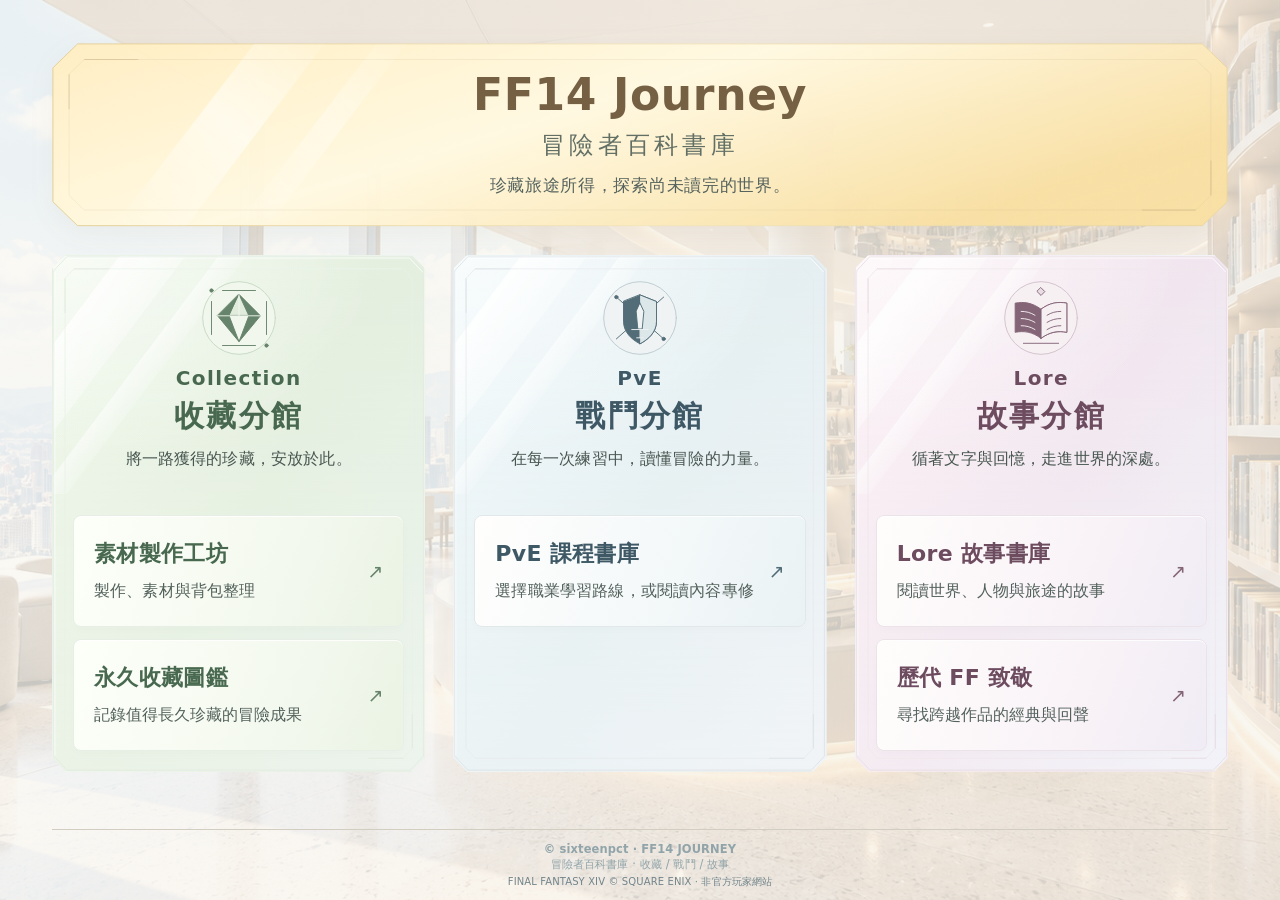
==== index.html @ 180a3ab2 "Integrate PvE job learning maps into the course library" ====
<!doctype html>
<html lang="zh-Hant"><head><meta charset="utf-8"><meta name="viewport" content="width=device-width,initial-scale=1">
<title>FF14 Journey｜冒險者百科書庫</title><link rel="icon" type="image/svg+xml" href="data:image/svg+xml,%3Csvg%20xmlns%3D%22http%3A%2F%2Fwww.w3.org%2F2000%2Fsvg%22%20viewBox%3D%220%200%2064%2064%22%3E%3Crect%20width%3D%2264%22%20height%3D%2264%22%20rx%3D%2214%22%20fill%3D%22%23536d70%22%2F%3E%3Cpath%20d%3D%22M32%2025c-8-6-16-7-23-5v26c7-2%2015-1%2023%205%208-6%2016-7%2023-5V20c-7-2-15-1-23%205Z%22%20fill%3D%22%23faf4e4%22%2F%3E%3Cpath%20d%3D%22M32%2025v26M16%2028l9%203m-9%205%209%203m14-8%209-3m-9%2011%209-3%22%20fill%3D%22none%22%20stroke%3D%22%23536d70%22%20stroke-width%3D%222%22%20stroke-linecap%3D%22round%22%2F%3E%3Cpath%20d%3D%22m32%205%202.5%206.5L41%2014l-6.5%202.5L32%2023l-2.5-6.5L23%2014l6.5-2.5Z%22%20fill%3D%22%23d8bd7e%22%2F%3E%3C%2Fsvg%3E"><meta name="description" content="收藏、戰鬥與故事，三座分館與六個入口，典藏一路累積的 FF14 冒險。">
<style>
:root{color-scheme:light;--ink:#343d3b;--muted:#66706d;--line:#d9d7cd;--paper:#f0ede4;--sans:"Noto Sans TC","Microsoft JhengHei","PingFang TC",system-ui,sans-serif}
*{box-sizing:border-box}body{margin:0;min-height:100vh;min-height:100svh;display:flex;flex-direction:column;color:var(--ink);background:var(--paper);font-family:var(--sans);font-size:16px;letter-spacing:.01em;-webkit-font-smoothing:antialiased;background-image:radial-gradient(ellipse at 40% 0%,#fffdf6 0%,#fffdf600 70%)}
main{width:100%;max-width:1344px;margin:0 auto;padding:54px 52px 48px;flex:1 0 auto}.identity{text-align:center;margin-bottom:38px}.wordmark{font-family:var(--sans);font-size:clamp(36px,3.8vw,50px);letter-spacing:.015em;margin:0 0 10px;font-weight:650;line-height:1.25}.identity h1{font-size:22px;font-weight:500;letter-spacing:.18em;margin:0}.identity .lead{font-size:15px;letter-spacing:.04em;color:var(--muted);margin:20px 0 0;line-height:1.8}
.catalogue{display:grid;grid-template-columns:repeat(3,minmax(0,1fr));gap:28px}.branch{min-width:0;--accent:#8c7440;--edge:#d6c8a7;--tint:#ebe2cd;--base:#f7f2e8;border:1px solid var(--edge);border-radius:12px;background:var(--base);overflow:hidden;box-shadow:0 10px 30px #3f38290a}.battle{--accent:#526d78;--edge:#bccbd0;--tint:#dce7e9;--base:#eff3f3}.lore{--accent:#846577;--edge:#d3c0cb;--tint:#e8dde3;--base:#f6f0f3}.branch-heading{padding:24px 20px 27px;text-align:center;background:var(--tint);border-bottom:1px solid var(--edge)}
.geometry{width:110px;height:110px;margin:0 auto 12px;pointer-events:none}.geometry svg{display:block;width:100%;height:100%;fill:none;stroke:var(--accent);stroke-width:1.7;stroke-linecap:round;stroke-linejoin:round}.geometry .disc{fill:var(--base);stroke:var(--edge)}.geometry .solid{fill:var(--accent);stroke:var(--accent)}.geometry .surface{fill:var(--base)}.geometry .facet{fill:var(--tint)}.geometry .light-line{stroke:var(--base)}.english{font-family:var(--sans);font-size:13px;font-weight:650;color:var(--accent);letter-spacing:.15em;margin:0 0 9px}.branch h2{font-size:30px;letter-spacing:.08em;font-weight:650;margin:0 0 13px;line-height:1.35}.intro{font-size:14px;line-height:1.8;margin:0;color:#596360}
.entrances{display:grid;gap:15px;padding:23px}.entrance{font:inherit;text-decoration:none;color:var(--ink);width:100%;text-align:left;display:flex;align-items:center;justify-content:space-between;gap:12px;padding:23px 20px;min-height:128px;border:1px solid var(--edge);border-radius:8px;background:#fffdf9;cursor:pointer;transition:background .18s,border-color .18s,box-shadow .18s,transform .18s;box-shadow:0 3px 8px #383d3204}.entrance:hover{background:#fff;border-color:var(--accent);box-shadow:0 5px 16px #383d3210;transform:translateY(-2px)}.entry-copy{display:grid;gap:9px}.entry-name{font-size:22px;font-weight:650;letter-spacing:.015em;line-height:1.4}.entry-description{font-size:14px;line-height:1.65;color:var(--muted)}.arrow{color:var(--accent);font-size:19px;flex-shrink:0}.entrance:focus-visible,button:focus-visible,a:focus-visible{outline:2px solid #526d78;outline-offset:4px}
footer{width:calc(100% - 104px);max-width:1240px;margin:0 auto;padding:23px 16px 27px;border-top:1px solid #d1cec1;text-align:center;color:#727872;font-family:var(--sans);font-size:13px;line-height:1.8;flex-shrink:0}.footer-credit{display:block;font-weight:650}.footer-brand{display:block}.footer-rights{display:block;font-size:11px;color:#7b817b;margin-top:5px}
dialog{border:1px solid var(--line);border-radius:10px;padding:34px;width:min(440px,calc(100% - 40px));background:#f8f5ee;color:var(--ink);font-family:var(--sans);box-shadow:0 20px 80px #303b3826}dialog::backdrop{background:#25353145;backdrop-filter:blur(4px)}.dialog-path{font-size:13px;line-height:1.7;color:var(--muted)}dialog h2{font-size:23px;font-weight:650;margin:20px 0}dialog p{font-size:16px;line-height:1.9}.close{font:inherit;background:#fffdf9;border:1px solid #b7bcb4;border-radius:5px;padding:11px 22px;color:var(--ink);cursor:pointer;margin-top:14px;min-height:44px}
@media(min-width:1450px){main{padding-top:72px}.identity{margin-bottom:45px}.catalogue{gap:36px}}
@media(max-width:1100px){main{padding:42px 28px 40px}.catalogue{gap:18px}.entrances{padding:18px}.entrance{padding:21px 16px}.entry-name{font-size:21px}.intro{font-size:13px}.branch h2{font-size:28px}footer{width:calc(100% - 56px)}}
@media(max-width:900px){main{max-width:540px;padding:36px 24px 36px}.identity{margin-bottom:30px}.identity h1{font-size:20px}.identity .lead{font-size:14px;letter-spacing:0}.catalogue{grid-template-columns:1fr;gap:25px}.branch-heading{padding:24px 20px}.geometry{width:100px;height:100px}.branch h2{font-size:29px}.intro{font-size:14px}.entrances{padding:21px;gap:14px}.entrance{min-height:122px;padding:21px 20px}.entry-name{font-size:22px}footer{width:calc(100% - 48px);max-width:492px}}
@media(prefers-reduced-motion:reduce){*{transition:none!important}.entrance:hover{transform:none}dialog::backdrop{backdrop-filter:none}}

/* Desktop composition adapts to available viewport height, retaining readable entry text. */
@media(min-width:901px){
 main{padding-top:clamp(24px,4.8vh,56px);padding-bottom:24px}
 .identity{margin-bottom:28px}.wordmark{font-size:44px;line-height:1.2}.identity .lead{margin-top:12px}
 .branch-heading{padding:18px 20px 22px}.geometry{width:88px;height:88px;margin-bottom:8px}.branch h2{margin-bottom:10px}
 .entrances{padding:20px;gap:12px}.entrance{min-height:112px;padding:18px 20px}
 footer{padding:14px 16px 18px;font-size:12px}
}
@media(min-width:901px) and (max-height:800px){
 main{padding-top:24px;padding-bottom:18px}.identity{margin-bottom:22px}.wordmark{font-size:40px}.identity .lead{margin-top:10px}
 .branch-heading{padding:16px 20px 18px}.geometry{width:72px;height:72px;margin-bottom:6px}.branch h2{font-size:28px;margin-bottom:8px}
 .entrances{padding:17px;gap:10px}.entrance{min-height:102px;padding:16px 18px}.entry-copy{gap:7px}
 footer{padding:12px 16px 14px}
}
@media(min-width:901px) and (max-height:700px){
 main{padding-top:18px;padding-bottom:15px}.identity{margin-bottom:18px}.wordmark{font-size:36px;margin-bottom:7px}.identity .lead{margin-top:8px}
 .geometry{width:60px;height:60px}.branch-heading{padding-top:12px;padding-bottom:14px}.english{margin-bottom:6px}
 .entrances{padding:15px;gap:10px}.entrance{min-height:94px;padding:14px 16px}
 footer{padding:9px 16px 12px}.footer-rights{margin-top:3px}
}

/* Clearer labels and secondary copy, with line boxes balanced against the approved layout. */
.collection{--label:#705a2f}.battle{--label:#3e5965}.lore{--label:#6d4c60}
.english{font-size:20px;font-weight:750;line-height:1.25;letter-spacing:.07em;color:var(--label);margin-bottom:5px}
.identity h1{font-size:24px;line-height:1.15}
.identity .lead{font-size:17px;line-height:1.6;color:#56635e}
.intro{font-size:16px;line-height:1.6;color:#485650}
.entry-description{font-size:16px;line-height:1.45;color:#53615c}
@media(min-width:901px){.geometry{margin-bottom:4px}}

/* Gentle gradients keep each collection's identity at equal visual weight. */
.collection{--header-gradient:linear-gradient(120deg,#faf2de 0%,#f1e9d5 52%,#edf0e3 100%);--panel-gradient:linear-gradient(160deg,#faf6ec 0%,#f3eddf 100%);--entry-gradient:linear-gradient(110deg,#fffdf9 0%,#fbf7ed 60%,#f3efdf 100%)}
.battle{--header-gradient:linear-gradient(120deg,#eff8fa 0%,#e5eff1 52%,#edf1f5 100%);--panel-gradient:linear-gradient(160deg,#f3f7f7 0%,#eaf0f2 100%);--entry-gradient:linear-gradient(110deg,#fffefd 0%,#f3f8f9 60%,#eaf2f4 100%)}
.lore{--header-gradient:linear-gradient(120deg,#fbf0f4 0%,#f1e6ef 52%,#eef0f7 100%);--panel-gradient:linear-gradient(160deg,#faf4f7 0%,#f0ebf3 100%);--entry-gradient:linear-gradient(110deg,#fffdfc 0%,#f9f3f7 60%,#f0ecf5 100%)}
.branch{background:var(--panel-gradient)}.branch-heading{background:var(--header-gradient)}.entrance,.entrance:hover{background:var(--entry-gradient)}

/* Visual preview only: existing approved layout stays unchanged. */
body{background-color:#f4f0e7;background-image:linear-gradient(115deg,rgba(250,248,242,.78) 0%,rgba(249,246,239,.83) 48%,rgba(247,244,237,.78) 100%),url("assets/journey-library.png");background-size:cover;background-position:center 42%;background-repeat:no-repeat;background-attachment:fixed}
@media(max-width:900px){body{background-attachment:scroll;background-size:auto 100vh;background-position:55% top}}


/* Broad welcome banner: homepage palette, generous breathing room. */
.identity{position:relative;isolation:isolate;width:100%;margin-left:auto;margin-right:auto;padding:26px 90px 28px}
.welcome-portal{position:absolute;inset:0;width:100%;height:100%;z-index:-1;pointer-events:none;filter:drop-shadow(0 6px 12px rgba(108,91,58,.05))}
@media(min-width:901px) and (max-height:800px){.identity{padding-top:20px;padding-bottom:22px}}
@media(min-width:901px) and (max-height:700px){.identity{padding-top:16px;padding-bottom:18px}}
@media(max-width:900px){.identity{padding:26px 16px 28px}.identity .wordmark{font-size:clamp(30px,7.5vw,40px)}.identity .lead{font-size:15px}.welcome-landscape{opacity:.65}}


footer{line-height:1.35;padding-top:10px;padding-bottom:12px}footer .footer-rights{margin-top:2px}

/* Footer typography follows the workbench at the same viewport width. */
footer{font-family:"Noto Sans TC","Microsoft JhengHei","PingFang TC",system-ui,sans-serif;font-size:11.48px;font-weight:400;line-height:1.35;color:#91a4a9;padding:12px 0;letter-spacing:.01em}
footer .footer-credit{font-weight:650}footer .footer-rights{display:block;font-size:10px;line-height:1.35;color:#72848b;margin-top:2px}
@media(max-width:650px){footer{font-size:10px}}

/* Quiet plaque reflections: shared light from the upper left, no layout changes. */
.branch{position:relative;isolation:isolate;border-color:transparent;border-radius:0;background:linear-gradient(180deg,transparent 0%,#ffffff38 100%),var(--header-gradient);clip-path:polygon(14px 0,calc(100% - 14px) 0,100% 14px,100% calc(100% - 14px),calc(100% - 14px) 100%,14px 100%,0 calc(100% - 14px),0 14px);box-shadow:0 10px 30px #3f38290a}
.entrances{position:relative;background:transparent;border-radius:0;box-shadow:none}
.branch-heading{position:relative;isolation:isolate;border-bottom-color:transparent;box-shadow:none;background:transparent}
.branch-heading{clip-path:none}
.branch-plaque-frame{position:absolute;inset:0;width:100%;height:100%;z-index:2;pointer-events:none;fill:none;stroke:var(--accent);stroke-linecap:round;stroke-linejoin:round}
.branch-plaque-frame .outer-rim{stroke:color-mix(in srgb,var(--edge) 50%,white);stroke-width:1}
.branch-plaque-frame .inner-rim{stroke:color-mix(in srgb,var(--edge) 38%,white);stroke-width:.8}
.branch-plaque-frame .corner-rule{stroke:color-mix(in srgb,var(--edge) 65%,white);stroke-opacity:.65;stroke-width:1}
.branch-plaque-frame .light-rim{stroke:#fff;stroke-opacity:.78;stroke-width:1}
.branch-heading::before{content:"";position:absolute;inset:0;z-index:-1;pointer-events:none;background:radial-gradient(ellipse at 0% 0%,#ffffff99,transparent 62%),linear-gradient(127deg,transparent 12%,#ffffffd1 12.2%,#ffffff59 24%,transparent 24.2%,transparent 30%,#ffffff8c 30.2%,#ffffff2e 35%,transparent 35.2%)}
.entrance,.entrance:hover{border-color:color-mix(in srgb,var(--edge) 45%,white);box-shadow:inset 0 1px 0 #ffffffd9,0 3px 8px #383d3204}
.entrance:hover{border-color:color-mix(in srgb,var(--edge) 70%,white);box-shadow:inset 0 1px 0 #ffffff,0 5px 16px #383d3210}
/* Titles echo the three collections while retaining comfortable contrast. */
.wordmark{color:#756044}.identity h1{color:#626f65}.branch h2{color:var(--label)}
/* Collection has its own pale sage identity; entrance titles follow each branch. */
.collection{--accent:#66836b;--label:#48694f;--edge:#c7d9c5;--tint:#e1ecdd;--base:#f1f7ed;--header-gradient:linear-gradient(120deg,#eef7e8 0%,#e4efdf 52%,#e7f1e8 100%);--panel-gradient:linear-gradient(160deg,#f3f8ef 0%,#eaf3e5 100%);--entry-gradient:linear-gradient(110deg,#fdfff9 0%,#f4f9ef 60%,#eaf3e4 100%)}
.entry-name{color:var(--label)}
</style></head><body>
<main><div class="identity"><svg class="welcome-portal" viewBox="0 0 1240 200" preserveAspectRatio="none" aria-hidden="true"><defs>
<linearGradient id="welcome-glass" x1="0" y1="0" x2="1" y2=".5"><stop stop-color="#ffedc1" stop-opacity=".97"/><stop offset=".5" stop-color="#fff8e1" stop-opacity=".97"/><stop offset="1" stop-color="#f8dfa3" stop-opacity=".97"/></linearGradient>
<linearGradient id="welcome-rim"><stop stop-color="#e2cd91"/><stop offset=".5" stop-color="#f2e4bc"/><stop offset="1" stop-color="#e8d59c"/></linearGradient>
<clipPath id="welcome-shape"><path d="M27 1 H1213 L1239 27 V173 L1213 199 H27 L1 173 V27 Z"/></clipPath>
</defs>
<path d="M27 1 H1213 L1239 27 V173 L1213 199 H27 L1 173 V27 Z" fill="url(#welcome-glass)" stroke="url(#welcome-rim)"/>
<g class="welcome-landscape" clip-path="url(#welcome-shape)" fill="none">
<defs>
<linearGradient id="welcome-ray" x1="0" y1="1" x2="1" y2="0"><stop stop-color="#fffef8" stop-opacity="0"/><stop offset=".55" stop-color="#fffef8" stop-opacity=".65"/><stop offset="1" stop-color="#fffef8" stop-opacity=".1"/></linearGradient>
<linearGradient id="welcome-rule"><stop stop-color="#b6a177" stop-opacity="0"/><stop offset=".5" stop-color="#b6a177" stop-opacity=".35"/><stop offset="1" stop-color="#b6a177" stop-opacity="0"/></linearGradient>
</defs>
<path d="M65 200 214 0 H288 L141 200Z" fill="url(#welcome-ray)"/>
<path d="M194 200 343 0 H374 L227 200Z" fill="url(#welcome-ray)" opacity=".6"/>
<path d="M34 18 H1206 L1222 34 V166 L1206 182 H34 L18 166 V34Z" stroke="#c5b38f" stroke-opacity=".24" stroke-width=".8"/>
<path d="M86 181 H1154" stroke="url(#welcome-rule)" stroke-width=".8"/>
<path d="M34 18 H91 M18 34 V72 M1149 182 H1206 M1222 128 V166" stroke="#af9870" stroke-opacity=".38" stroke-width="1"/>
</g></svg><p class="wordmark">FF14 Journey</p><h1>冒險者百科書庫</h1><p class="lead">珍藏旅途所得，探索尚未讀完的世界。</p></div>
<div class="catalogue" aria-label="三大分館與六個館藏入口"><section class="branch collection" aria-labelledby="collection-title"><svg class="branch-plaque-frame" viewBox="0 0 400 520" preserveAspectRatio="none" aria-hidden="true"><path class="outer-rim" d="M15 1 H385 L399 15 V505 L385 519 H15 L1 505 V15 Z"/><path class="light-rim" d="M15 2 H384 L398 16 M2 16 V504"/><path class="inner-rim" d="M23 13 H377 L387 23 V497 L377 507 H23 L13 497 V23 Z"/><path class="corner-rule" d="M23 13 H60 M13 23 V57 M340 507 H377 M387 463 V497"/></svg><div class="branch-heading"><div class="geometry"><svg viewBox="0 0 160 160" aria-hidden="true"><circle class="disc" cx="80" cy="80" r="66"/><path d="M30 50v60m100-60v60M50 30h60m-60 100h60"/><path class="solid" d="m80 37 39 39-39 47-39-47z"/><path class="facet" d="m80 37 18 39H62z"/><path class="surface" d="m62 76 18 47 18-47z"/><path class="light-line" d="M41 76h78M80 37v39"/><circle class="solid" cx="30" cy="30" r="3"/><circle class="solid" cx="130" cy="130" r="3"/></svg></div><p class="english">Collection</p><h2 id="collection-title">收藏分館</h2><p class="intro">將一路獲得的珍藏，安放於此。</p></div>
      <div class="entrances"><a class="entrance" href="https://sixteenpct.github.io/ffxiv_journey/collection/workbench/" target="_blank" rel="noopener noreferrer"><span class="entry-copy"><span class="entry-name">素材製作工坊</span><span class="entry-description">製作、素材與背包整理</span></span><span class="arrow" aria-hidden="true">↗</span></a><button class="entrance" type="button" data-title="永久收藏圖鑑" data-branch="收藏分館"><span class="entry-copy"><span class="entry-name">永久收藏圖鑑</span><span class="entry-description">記錄值得長久珍藏的冒險成果</span></span><span class="arrow" aria-hidden="true">↗</span></button></div>
    </section><section class="branch battle" aria-labelledby="battle-title"><svg class="branch-plaque-frame" viewBox="0 0 400 520" preserveAspectRatio="none" aria-hidden="true"><path class="outer-rim" d="M15 1 H385 L399 15 V505 L385 519 H15 L1 505 V15 Z"/><path class="light-rim" d="M15 2 H384 L398 16 M2 16 V504"/><path class="inner-rim" d="M23 13 H377 L387 23 V497 L377 507 H23 L13 497 V23 Z"/><path class="corner-rule" d="M23 13 H60 M13 23 V57 M340 507 H377 M387 463 V497"/></svg><div class="branch-heading"><div class="geometry"><svg viewBox="0 0 160 160" aria-hidden="true"><circle class="disc" cx="80" cy="80" r="66"/><path d="m37 42 86 76m-86 0 86-76"/><path class="solid" d="m80 38 30 12v36c0 20-15 33-30 41-15-8-30-21-30-41V50z"/><path class="facet" d="m80 38 30 12v36c0 20-15 33-30 41z"/><path class="surface" d="m80 53 7 15-3 32h-8l-3-32z"/><path class="light-line" d="M65 101h30m-15 0v15m-6 0h12"/><circle class="solid" cx="37" cy="42" r="3"/><circle class="solid" cx="123" cy="118" r="3"/></svg></div><p class="english">PvE</p><h2 id="battle-title">戰鬥分館</h2><p class="intro">在每一次練習中，讀懂冒險的力量。</p></div>
      <div class="entrances"><a class="entrance" href="pve/courses/" target="_blank" rel="noopener noreferrer"><span class="entry-copy"><span class="entry-name">PvE 課程書庫</span><span class="entry-description">選擇職業學習路線，或閱讀內容專修</span></span><span class="arrow" aria-hidden="true">↗</span></a></div>
    </section><section class="branch lore" aria-labelledby="lore-title"><svg class="branch-plaque-frame" viewBox="0 0 400 520" preserveAspectRatio="none" aria-hidden="true"><path class="outer-rim" d="M15 1 H385 L399 15 V505 L385 519 H15 L1 505 V15 Z"/><path class="light-rim" d="M15 2 H384 L398 16 M2 16 V504"/><path class="inner-rim" d="M23 13 H377 L387 23 V497 L377 507 H23 L13 497 V23 Z"/><path class="corner-rule" d="M23 13 H60 M13 23 V57 M340 507 H377 M387 463 V497"/></svg><div class="branch-heading"><div class="geometry"><svg viewBox="0 0 160 160" aria-hidden="true"><circle class="disc" cx="80" cy="80" r="66"/><path class="solid" d="M80 64c-16-12-31-14-47-11v53c16-3 31-1 47 11 16-12 31-14 47-11V53c-16-3-31-1-47 11z"/><path class="surface" d="M80 64c16-12 31-14 47-11v53c-16-3-31-1-47 11z"/><path class="light-line" d="M44 68c9 0 17 2 25 7M44 81c9 0 17 2 25 7M44 94c9 0 17 2 25 7"/><path d="M91 75c8-5 16-7 25-7M91 88c8-5 16-7 25-7M91 101c8-5 16-7 25-7M80 64v53"/><path class="facet" d="m80 25 7 7-7 7-7-7z"/><path d="M48 126h64"/></svg></div><p class="english">Lore</p><h2 id="lore-title">故事分館</h2><p class="intro">循著文字與回憶，走進世界的深處。</p></div>
      <div class="entrances"><button class="entrance" type="button" data-title="Lore 故事書庫" data-branch="故事分館"><span class="entry-copy"><span class="entry-name">Lore 故事書庫</span><span class="entry-description">閱讀世界、人物與旅途的故事</span></span><span class="arrow" aria-hidden="true">↗</span></button><button class="entrance" type="button" data-title="歷代 FF 致敬" data-branch="故事分館"><span class="entry-copy"><span class="entry-name">歷代 FF 致敬</span><span class="entry-description">尋找跨越作品的經典與回聲</span></span><span class="arrow" aria-hidden="true">↗</span></button></div>
    </section></div>
</main><footer><span class="footer-credit">© sixteenpct · FF14 JOURNEY</span><span class="footer-brand">冒險者百科書庫 · 收藏 / 戰鬥 / 故事</span><small class="footer-rights">FINAL FANTASY XIV © SQUARE ENIX · 非官方玩家網站</small></footer>
<dialog id="entry-dialog" aria-labelledby="dialog-title"><p class="dialog-path" id="dialog-path"></p><h2 id="dialog-title"></h2><p>此館藏入口尚未開放。<br>先在這裡，為下一段探索留一個位置。</p><form method="dialog"><button class="close">返回書庫</button></form></dialog>
<script>
const entryDialog=document.getElementById('entry-dialog');
document.querySelectorAll('button.entrance').forEach(button=>button.addEventListener('click',()=>{
 document.getElementById('dialog-title').textContent=button.dataset.title;
 document.getElementById('dialog-path').textContent='FF14 Journey ／ '+button.dataset.branch;
 entryDialog.showModal();
}));
entryDialog.addEventListener('click',event=>{if(event.target===entryDialog){const r=entryDialog.getBoundingClientRect();if(event.clientX<r.left||event.clientX>r.right||event.clientY<r.top||event.clientY>r.bottom)entryDialog.close();}});
</script></body></html>
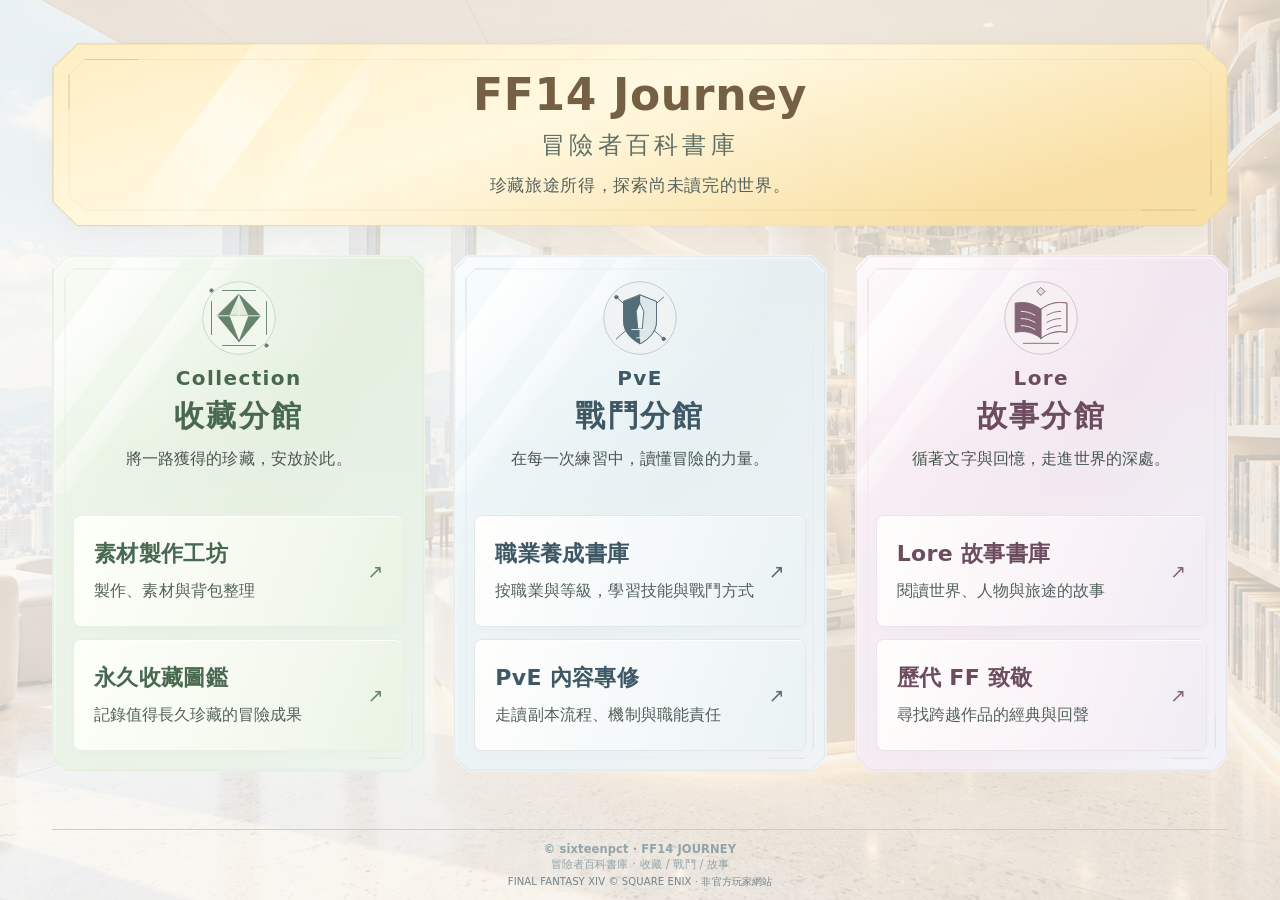
==== commit 29c19602: "Separate job learning and PvE content catalogues into independent entrances" ====
--- a/index.html
+++ b/index.html
@@ -110,7 +110,7 @@
 <div class="catalogue" aria-label="三大分館與六個館藏入口"><section class="branch collection" aria-labelledby="collection-title"><svg class="branch-plaque-frame" viewBox="0 0 400 520" preserveAspectRatio="none" aria-hidden="true"><path class="outer-rim" d="M15 1 H385 L399 15 V505 L385 519 H15 L1 505 V15 Z"/><path class="light-rim" d="M15 2 H384 L398 16 M2 16 V504"/><path class="inner-rim" d="M23 13 H377 L387 23 V497 L377 507 H23 L13 497 V23 Z"/><path class="corner-rule" d="M23 13 H60 M13 23 V57 M340 507 H377 M387 463 V497"/></svg><div class="branch-heading"><div class="geometry"><svg viewBox="0 0 160 160" aria-hidden="true"><circle class="disc" cx="80" cy="80" r="66"/><path d="M30 50v60m100-60v60M50 30h60m-60 100h60"/><path class="solid" d="m80 37 39 39-39 47-39-47z"/><path class="facet" d="m80 37 18 39H62z"/><path class="surface" d="m62 76 18 47 18-47z"/><path class="light-line" d="M41 76h78M80 37v39"/><circle class="solid" cx="30" cy="30" r="3"/><circle class="solid" cx="130" cy="130" r="3"/></svg></div><p class="english">Collection</p><h2 id="collection-title">收藏分館</h2><p class="intro">將一路獲得的珍藏，安放於此。</p></div>
       <div class="entrances"><a class="entrance" href="https://sixteenpct.github.io/ffxiv_journey/collection/workbench/" target="_blank" rel="noopener noreferrer"><span class="entry-copy"><span class="entry-name">素材製作工坊</span><span class="entry-description">製作、素材與背包整理</span></span><span class="arrow" aria-hidden="true">↗</span></a><button class="entrance" type="button" data-title="永久收藏圖鑑" data-branch="收藏分館"><span class="entry-copy"><span class="entry-name">永久收藏圖鑑</span><span class="entry-description">記錄值得長久珍藏的冒險成果</span></span><span class="arrow" aria-hidden="true">↗</span></button></div>
     </section><section class="branch battle" aria-labelledby="battle-title"><svg class="branch-plaque-frame" viewBox="0 0 400 520" preserveAspectRatio="none" aria-hidden="true"><path class="outer-rim" d="M15 1 H385 L399 15 V505 L385 519 H15 L1 505 V15 Z"/><path class="light-rim" d="M15 2 H384 L398 16 M2 16 V504"/><path class="inner-rim" d="M23 13 H377 L387 23 V497 L377 507 H23 L13 497 V23 Z"/><path class="corner-rule" d="M23 13 H60 M13 23 V57 M340 507 H377 M387 463 V497"/></svg><div class="branch-heading"><div class="geometry"><svg viewBox="0 0 160 160" aria-hidden="true"><circle class="disc" cx="80" cy="80" r="66"/><path d="m37 42 86 76m-86 0 86-76"/><path class="solid" d="m80 38 30 12v36c0 20-15 33-30 41-15-8-30-21-30-41V50z"/><path class="facet" d="m80 38 30 12v36c0 20-15 33-30 41z"/><path class="surface" d="m80 53 7 15-3 32h-8l-3-32z"/><path class="light-line" d="M65 101h30m-15 0v15m-6 0h12"/><circle class="solid" cx="37" cy="42" r="3"/><circle class="solid" cx="123" cy="118" r="3"/></svg></div><p class="english">PvE</p><h2 id="battle-title">戰鬥分館</h2><p class="intro">在每一次練習中，讀懂冒險的力量。</p></div>
-      <div class="entrances"><a class="entrance" href="pve/courses/" target="_blank" rel="noopener noreferrer"><span class="entry-copy"><span class="entry-name">PvE 課程書庫</span><span class="entry-description">選擇職業學習路線，或閱讀內容專修</span></span><span class="arrow" aria-hidden="true">↗</span></a></div>
+      <div class="entrances"><a class="entrance" href="pve/courses/" target="_blank" rel="noopener noreferrer"><span class="entry-copy"><span class="entry-name">職業養成書庫</span><span class="entry-description">按職業與等級，學習技能與戰鬥方式</span></span><span class="arrow" aria-hidden="true">↗</span></a><a class="entrance" href="pve/content/" target="_blank" rel="noopener noreferrer"><span class="entry-copy"><span class="entry-name">PvE 內容專修</span><span class="entry-description">走讀副本流程、機制與職能責任</span></span><span class="arrow" aria-hidden="true">↗</span></a></div>
     </section><section class="branch lore" aria-labelledby="lore-title"><svg class="branch-plaque-frame" viewBox="0 0 400 520" preserveAspectRatio="none" aria-hidden="true"><path class="outer-rim" d="M15 1 H385 L399 15 V505 L385 519 H15 L1 505 V15 Z"/><path class="light-rim" d="M15 2 H384 L398 16 M2 16 V504"/><path class="inner-rim" d="M23 13 H377 L387 23 V497 L377 507 H23 L13 497 V23 Z"/><path class="corner-rule" d="M23 13 H60 M13 23 V57 M340 507 H377 M387 463 V497"/></svg><div class="branch-heading"><div class="geometry"><svg viewBox="0 0 160 160" aria-hidden="true"><circle class="disc" cx="80" cy="80" r="66"/><path class="solid" d="M80 64c-16-12-31-14-47-11v53c16-3 31-1 47 11 16-12 31-14 47-11V53c-16-3-31-1-47 11z"/><path class="surface" d="M80 64c16-12 31-14 47-11v53c-16-3-31-1-47 11z"/><path class="light-line" d="M44 68c9 0 17 2 25 7M44 81c9 0 17 2 25 7M44 94c9 0 17 2 25 7"/><path d="M91 75c8-5 16-7 25-7M91 88c8-5 16-7 25-7M91 101c8-5 16-7 25-7M80 64v53"/><path class="facet" d="m80 25 7 7-7 7-7-7z"/><path d="M48 126h64"/></svg></div><p class="english">Lore</p><h2 id="lore-title">故事分館</h2><p class="intro">循著文字與回憶，走進世界的深處。</p></div>
       <div class="entrances"><button class="entrance" type="button" data-title="Lore 故事書庫" data-branch="故事分館"><span class="entry-copy"><span class="entry-name">Lore 故事書庫</span><span class="entry-description">閱讀世界、人物與旅途的故事</span></span><span class="arrow" aria-hidden="true">↗</span></button><button class="entrance" type="button" data-title="歷代 FF 致敬" data-branch="故事分館"><span class="entry-copy"><span class="entry-name">歷代 FF 致敬</span><span class="entry-description">尋找跨越作品的經典與回聲</span></span><span class="arrow" aria-hidden="true">↗</span></button></div>
     </section></div>
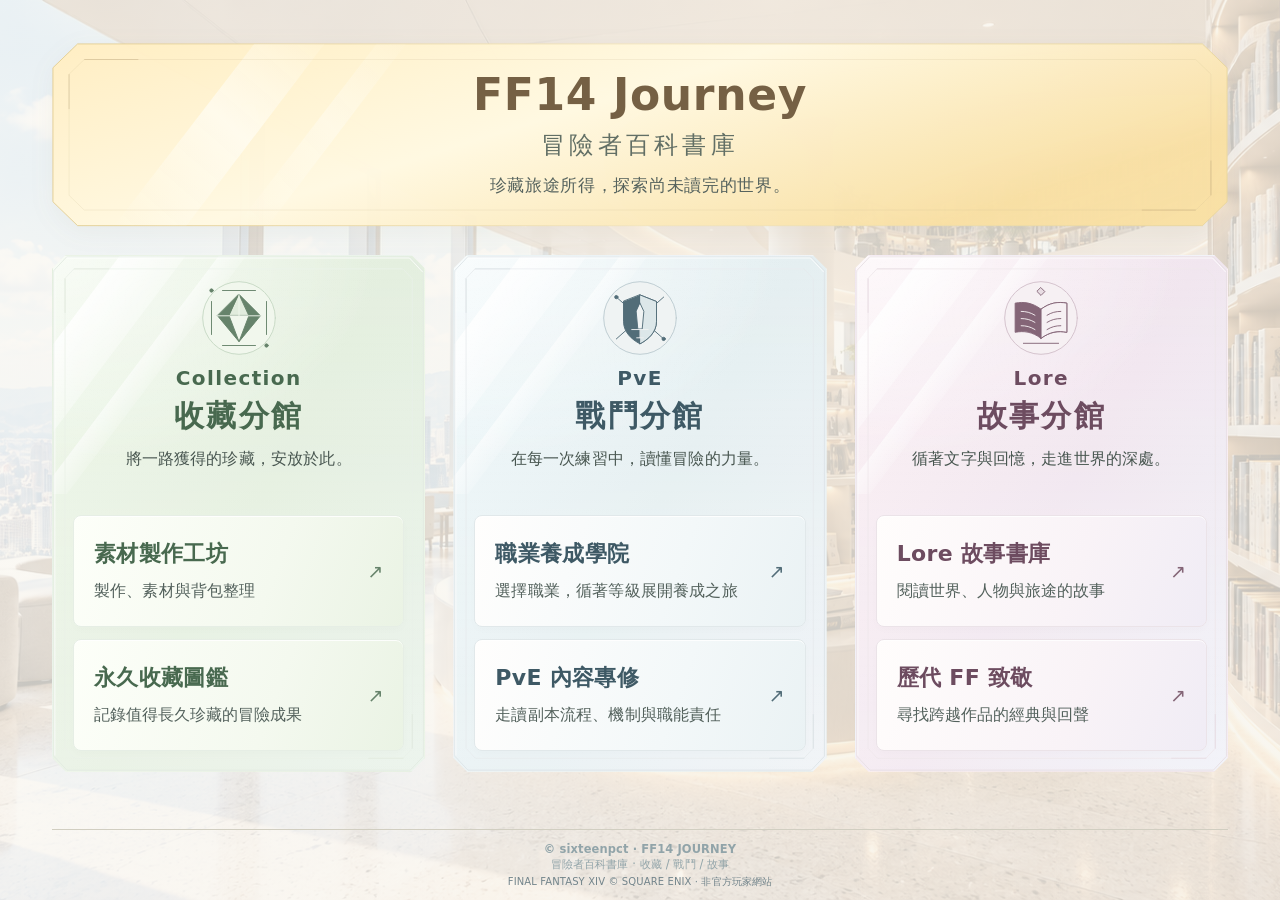
==== commit 78a68d1e: "Make PvE job academy the primary career learning entrance" ====
--- a/index.html
+++ b/index.html
@@ -110,7 +110,7 @@
 <div class="catalogue" aria-label="三大分館與六個館藏入口"><section class="branch collection" aria-labelledby="collection-title"><svg class="branch-plaque-frame" viewBox="0 0 400 520" preserveAspectRatio="none" aria-hidden="true"><path class="outer-rim" d="M15 1 H385 L399 15 V505 L385 519 H15 L1 505 V15 Z"/><path class="light-rim" d="M15 2 H384 L398 16 M2 16 V504"/><path class="inner-rim" d="M23 13 H377 L387 23 V497 L377 507 H23 L13 497 V23 Z"/><path class="corner-rule" d="M23 13 H60 M13 23 V57 M340 507 H377 M387 463 V497"/></svg><div class="branch-heading"><div class="geometry"><svg viewBox="0 0 160 160" aria-hidden="true"><circle class="disc" cx="80" cy="80" r="66"/><path d="M30 50v60m100-60v60M50 30h60m-60 100h60"/><path class="solid" d="m80 37 39 39-39 47-39-47z"/><path class="facet" d="m80 37 18 39H62z"/><path class="surface" d="m62 76 18 47 18-47z"/><path class="light-line" d="M41 76h78M80 37v39"/><circle class="solid" cx="30" cy="30" r="3"/><circle class="solid" cx="130" cy="130" r="3"/></svg></div><p class="english">Collection</p><h2 id="collection-title">收藏分館</h2><p class="intro">將一路獲得的珍藏，安放於此。</p></div>
       <div class="entrances"><a class="entrance" href="https://sixteenpct.github.io/ffxiv_journey/collection/workbench/" target="_blank" rel="noopener noreferrer"><span class="entry-copy"><span class="entry-name">素材製作工坊</span><span class="entry-description">製作、素材與背包整理</span></span><span class="arrow" aria-hidden="true">↗</span></a><button class="entrance" type="button" data-title="永久收藏圖鑑" data-branch="收藏分館"><span class="entry-copy"><span class="entry-name">永久收藏圖鑑</span><span class="entry-description">記錄值得長久珍藏的冒險成果</span></span><span class="arrow" aria-hidden="true">↗</span></button></div>
     </section><section class="branch battle" aria-labelledby="battle-title"><svg class="branch-plaque-frame" viewBox="0 0 400 520" preserveAspectRatio="none" aria-hidden="true"><path class="outer-rim" d="M15 1 H385 L399 15 V505 L385 519 H15 L1 505 V15 Z"/><path class="light-rim" d="M15 2 H384 L398 16 M2 16 V504"/><path class="inner-rim" d="M23 13 H377 L387 23 V497 L377 507 H23 L13 497 V23 Z"/><path class="corner-rule" d="M23 13 H60 M13 23 V57 M340 507 H377 M387 463 V497"/></svg><div class="branch-heading"><div class="geometry"><svg viewBox="0 0 160 160" aria-hidden="true"><circle class="disc" cx="80" cy="80" r="66"/><path d="m37 42 86 76m-86 0 86-76"/><path class="solid" d="m80 38 30 12v36c0 20-15 33-30 41-15-8-30-21-30-41V50z"/><path class="facet" d="m80 38 30 12v36c0 20-15 33-30 41z"/><path class="surface" d="m80 53 7 15-3 32h-8l-3-32z"/><path class="light-line" d="M65 101h30m-15 0v15m-6 0h12"/><circle class="solid" cx="37" cy="42" r="3"/><circle class="solid" cx="123" cy="118" r="3"/></svg></div><p class="english">PvE</p><h2 id="battle-title">戰鬥分館</h2><p class="intro">在每一次練習中，讀懂冒險的力量。</p></div>
-      <div class="entrances"><a class="entrance" href="pve/courses/" target="_blank" rel="noopener noreferrer"><span class="entry-copy"><span class="entry-name">職業養成書庫</span><span class="entry-description">按職業與等級，學習技能與戰鬥方式</span></span><span class="arrow" aria-hidden="true">↗</span></a><a class="entrance" href="pve/content/" target="_blank" rel="noopener noreferrer"><span class="entry-copy"><span class="entry-name">PvE 內容專修</span><span class="entry-description">走讀副本流程、機制與職能責任</span></span><span class="arrow" aria-hidden="true">↗</span></a></div>
+      <div class="entrances"><a class="entrance" href="pve/courses/" target="_blank" rel="noopener noreferrer"><span class="entry-copy"><span class="entry-name">職業養成學院</span><span class="entry-description">選擇職業，循著等級展開養成之旅</span></span><span class="arrow" aria-hidden="true">↗</span></a><a class="entrance" href="pve/content/" target="_blank" rel="noopener noreferrer"><span class="entry-copy"><span class="entry-name">PvE 內容專修</span><span class="entry-description">走讀副本流程、機制與職能責任</span></span><span class="arrow" aria-hidden="true">↗</span></a></div>
     </section><section class="branch lore" aria-labelledby="lore-title"><svg class="branch-plaque-frame" viewBox="0 0 400 520" preserveAspectRatio="none" aria-hidden="true"><path class="outer-rim" d="M15 1 H385 L399 15 V505 L385 519 H15 L1 505 V15 Z"/><path class="light-rim" d="M15 2 H384 L398 16 M2 16 V504"/><path class="inner-rim" d="M23 13 H377 L387 23 V497 L377 507 H23 L13 497 V23 Z"/><path class="corner-rule" d="M23 13 H60 M13 23 V57 M340 507 H377 M387 463 V497"/></svg><div class="branch-heading"><div class="geometry"><svg viewBox="0 0 160 160" aria-hidden="true"><circle class="disc" cx="80" cy="80" r="66"/><path class="solid" d="M80 64c-16-12-31-14-47-11v53c16-3 31-1 47 11 16-12 31-14 47-11V53c-16-3-31-1-47 11z"/><path class="surface" d="M80 64c16-12 31-14 47-11v53c-16-3-31-1-47 11z"/><path class="light-line" d="M44 68c9 0 17 2 25 7M44 81c9 0 17 2 25 7M44 94c9 0 17 2 25 7"/><path d="M91 75c8-5 16-7 25-7M91 88c8-5 16-7 25-7M91 101c8-5 16-7 25-7M80 64v53"/><path class="facet" d="m80 25 7 7-7 7-7-7z"/><path d="M48 126h64"/></svg></div><p class="english">Lore</p><h2 id="lore-title">故事分館</h2><p class="intro">循著文字與回憶，走進世界的深處。</p></div>
       <div class="entrances"><button class="entrance" type="button" data-title="Lore 故事書庫" data-branch="故事分館"><span class="entry-copy"><span class="entry-name">Lore 故事書庫</span><span class="entry-description">閱讀世界、人物與旅途的故事</span></span><span class="arrow" aria-hidden="true">↗</span></button><button class="entrance" type="button" data-title="歷代 FF 致敬" data-branch="故事分館"><span class="entry-copy"><span class="entry-name">歷代 FF 致敬</span><span class="entry-description">尋找跨越作品的經典與回聲</span></span><span class="arrow" aria-hidden="true">↗</span></button></div>
     </section></div>
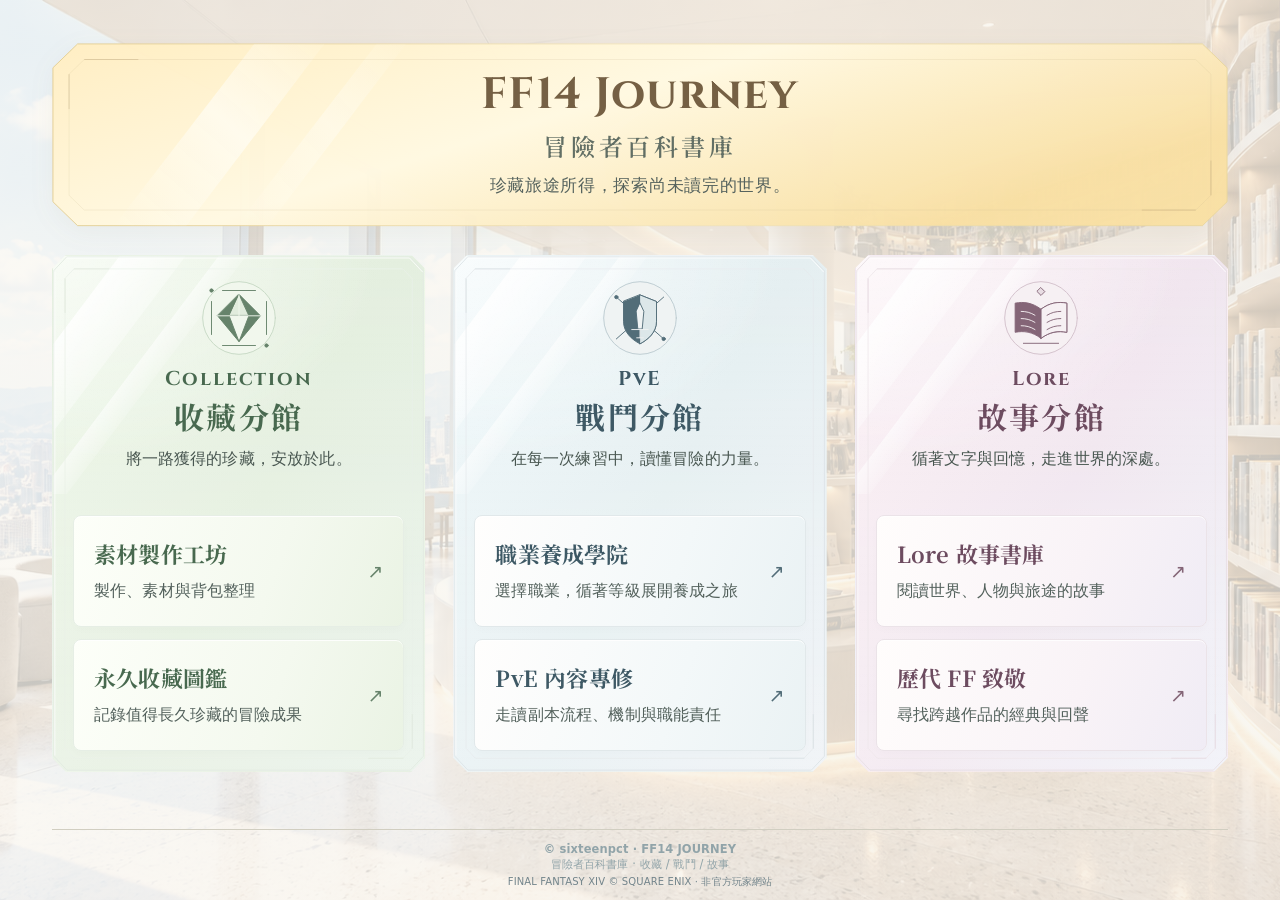
==== commit a9ab0a4a: "style(home): add Cinzel and Noto Serif TC display typography" ====
--- a/index.html
+++ b/index.html
@@ -1,6 +1,9 @@
 <!doctype html>
 <html lang="zh-Hant"><head><meta charset="utf-8"><meta name="viewport" content="width=device-width,initial-scale=1">
 <title>FF14 Journey｜冒險者百科書庫</title><link rel="icon" type="image/svg+xml" href="data:image/svg+xml,%3Csvg%20xmlns%3D%22http%3A%2F%2Fwww.w3.org%2F2000%2Fsvg%22%20viewBox%3D%220%200%2064%2064%22%3E%3Crect%20width%3D%2264%22%20height%3D%2264%22%20rx%3D%2214%22%20fill%3D%22%23536d70%22%2F%3E%3Cpath%20d%3D%22M32%2025c-8-6-16-7-23-5v26c7-2%2015-1%2023%205%208-6%2016-7%2023-5V20c-7-2-15-1-23%205Z%22%20fill%3D%22%23faf4e4%22%2F%3E%3Cpath%20d%3D%22M32%2025v26M16%2028l9%203m-9%205%209%203m14-8%209-3m-9%2011%209-3%22%20fill%3D%22none%22%20stroke%3D%22%23536d70%22%20stroke-width%3D%222%22%20stroke-linecap%3D%22round%22%2F%3E%3Cpath%20d%3D%22m32%205%202.5%206.5L41%2014l-6.5%202.5L32%2023l-2.5-6.5L23%2014l6.5-2.5Z%22%20fill%3D%22%23d8bd7e%22%2F%3E%3C%2Fsvg%3E"><meta name="description" content="收藏、戰鬥與故事，三座分館與六個入口，典藏一路累積的 FF14 冒險。">
+<link rel="preconnect" href="https://fonts.googleapis.com">
+<link rel="preconnect" href="https://fonts.gstatic.com" crossorigin>
+<link rel="stylesheet" href="https://fonts.googleapis.com/css2?family=Cinzel:wght@600;700&amp;family=Noto+Serif+TC:wght@600;700&amp;display=swap">
 <style>
 :root{color-scheme:light;--ink:#343d3b;--muted:#66706d;--line:#d9d7cd;--paper:#f0ede4;--sans:"Noto Sans TC","Microsoft JhengHei","PingFang TC",system-ui,sans-serif}
 *{box-sizing:border-box}body{margin:0;min-height:100vh;min-height:100svh;display:flex;flex-direction:column;color:var(--ink);background:var(--paper);font-family:var(--sans);font-size:16px;letter-spacing:.01em;-webkit-font-smoothing:antialiased;background-image:radial-gradient(ellipse at 40% 0%,#fffdf6 0%,#fffdf600 70%)}
@@ -89,6 +92,39 @@
 /* Collection has its own pale sage identity; entrance titles follow each branch. */
 .collection{--accent:#66836b;--label:#48694f;--edge:#c7d9c5;--tint:#e1ecdd;--base:#f1f7ed;--header-gradient:linear-gradient(120deg,#eef7e8 0%,#e4efdf 52%,#e7f1e8 100%);--panel-gradient:linear-gradient(160deg,#f3f8ef 0%,#eaf3e5 100%);--entry-gradient:linear-gradient(110deg,#fdfff9 0%,#f4f9ef 60%,#eaf3e4 100%)}
 .entry-name{color:var(--label)}
+
+/* Homepage typography v1: engraved Latin titles, literary Traditional Chinese.
+   Selective display fonts only: keep navigation descriptions, chrome and
+   footer in their existing readable sans; preserve all established geometry. */
+:root{
+  --journey-display-latin:"Cinzel","Palatino Linotype","Book Antiqua",Georgia,serif;
+  --journey-display-tc:"Noto Serif TC","Source Han Serif TC","Songti TC","Microsoft JhengHei",serif;
+}
+.wordmark{
+  font-family:var(--journey-display-latin);
+  font-weight:700;
+  letter-spacing:.025em;
+}
+.english{
+  font-family:var(--journey-display-latin);
+  font-weight:700;
+  letter-spacing:.09em;
+}
+.identity h1{
+  font-family:var(--journey-display-tc);
+  font-weight:600;
+  letter-spacing:.15em;
+}
+.branch h2{
+  font-family:var(--journey-display-tc);
+  font-weight:700;
+  letter-spacing:.075em;
+}
+.entry-name{
+  font-family:var(--journey-display-tc);
+  font-weight:700;
+  letter-spacing:.01em;
+}
 </style></head><body>
 <main><div class="identity"><svg class="welcome-portal" viewBox="0 0 1240 200" preserveAspectRatio="none" aria-hidden="true"><defs>
 <linearGradient id="welcome-glass" x1="0" y1="0" x2="1" y2=".5"><stop stop-color="#ffedc1" stop-opacity=".97"/><stop offset=".5" stop-color="#fff8e1" stop-opacity=".97"/><stop offset="1" stop-color="#f8dfa3" stop-opacity=".97"/></linearGradient>
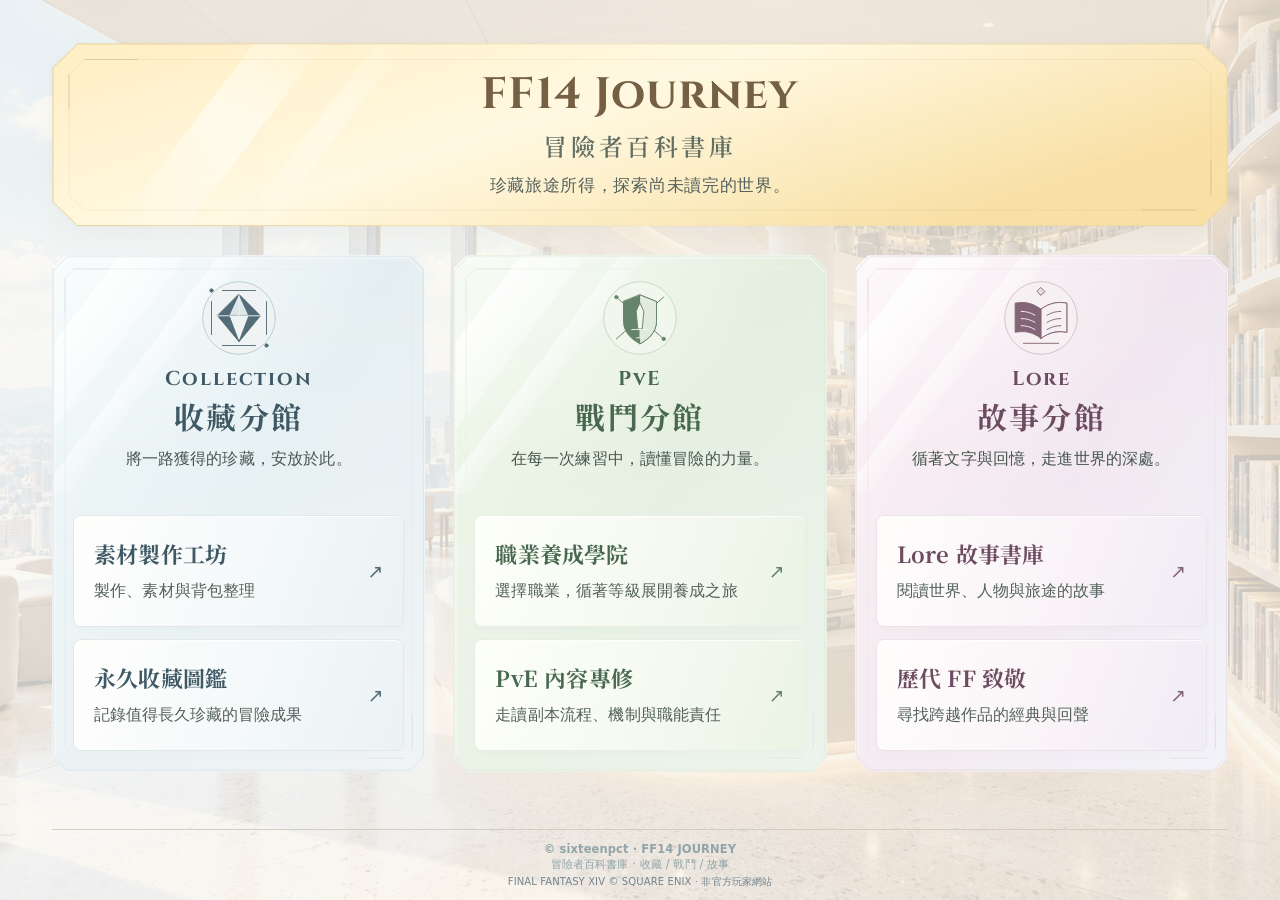
==== commit 1f38a782: "Use approved C crystal-book favicon and swap homepage Collection/PvE card palettes" ====
--- a/index.html
+++ b/index.html
@@ -1,6 +1,6 @@
 <!doctype html>
 <html lang="zh-Hant"><head><meta charset="utf-8"><meta name="viewport" content="width=device-width,initial-scale=1">
-<title>FF14 Journey｜冒險者百科書庫</title><link rel="icon" type="image/svg+xml" href="data:image/svg+xml,%3Csvg%20xmlns%3D%22http%3A%2F%2Fwww.w3.org%2F2000%2Fsvg%22%20viewBox%3D%220%200%2064%2064%22%3E%3Crect%20width%3D%2264%22%20height%3D%2264%22%20rx%3D%2214%22%20fill%3D%22%23536d70%22%2F%3E%3Cpath%20d%3D%22M32%2025c-8-6-16-7-23-5v26c7-2%2015-1%2023%205%208-6%2016-7%2023-5V20c-7-2-15-1-23%205Z%22%20fill%3D%22%23faf4e4%22%2F%3E%3Cpath%20d%3D%22M32%2025v26M16%2028l9%203m-9%205%209%203m14-8%209-3m-9%2011%209-3%22%20fill%3D%22none%22%20stroke%3D%22%23536d70%22%20stroke-width%3D%222%22%20stroke-linecap%3D%22round%22%2F%3E%3Cpath%20d%3D%22m32%205%202.5%206.5L41%2014l-6.5%202.5L32%2023l-2.5-6.5L23%2014l6.5-2.5Z%22%20fill%3D%22%23d8bd7e%22%2F%3E%3C%2Fsvg%3E"><meta name="description" content="收藏、戰鬥與故事，三座分館與六個入口，典藏一路累積的 FF14 冒險。">
+<title>FF14 Journey｜冒險者百科書庫</title><link rel="icon" type="image/png" href="assets/favicon-journey-c.png"><meta name="description" content="收藏、戰鬥與故事，三座分館與六個入口，典藏一路累積的 FF14 冒險。">
 <link rel="preconnect" href="https://fonts.googleapis.com">
 <link rel="preconnect" href="https://fonts.gstatic.com" crossorigin>
 <link rel="stylesheet" href="https://fonts.googleapis.com/css2?family=Cinzel:wght@600;700&amp;family=Noto+Serif+TC:wght@600;700&amp;display=swap">
@@ -125,6 +125,10 @@
   font-weight:700;
   letter-spacing:.01em;
 }
+
+/* Swap homepage Collection / PvE card palettes only; no layout or artwork changes. */
+.collection{--accent:#526d78;--label:#3e5965;--edge:#bccbd0;--tint:#dce7e9;--base:#eff3f3;--header-gradient:linear-gradient(120deg,#eff8fa 0%,#e5eff1 52%,#edf1f5 100%);--panel-gradient:linear-gradient(160deg,#f3f7f7 0%,#eaf0f2 100%);--entry-gradient:linear-gradient(110deg,#fffefd 0%,#f3f8f9 60%,#eaf2f4 100%)}
+.battle{--accent:#66836b;--label:#48694f;--edge:#c7d9c5;--tint:#e1ecdd;--base:#f1f7ed;--header-gradient:linear-gradient(120deg,#eef7e8 0%,#e4efdf 52%,#e7f1e8 100%);--panel-gradient:linear-gradient(160deg,#f3f8ef 0%,#eaf3e5 100%);--entry-gradient:linear-gradient(110deg,#fdfff9 0%,#f4f9ef 60%,#eaf3e4 100%)}
 </style></head><body>
 <main><div class="identity"><svg class="welcome-portal" viewBox="0 0 1240 200" preserveAspectRatio="none" aria-hidden="true"><defs>
 <linearGradient id="welcome-glass" x1="0" y1="0" x2="1" y2=".5"><stop stop-color="#ffedc1" stop-opacity=".97"/><stop offset=".5" stop-color="#fff8e1" stop-opacity=".97"/><stop offset="1" stop-color="#f8dfa3" stop-opacity=".97"/></linearGradient>
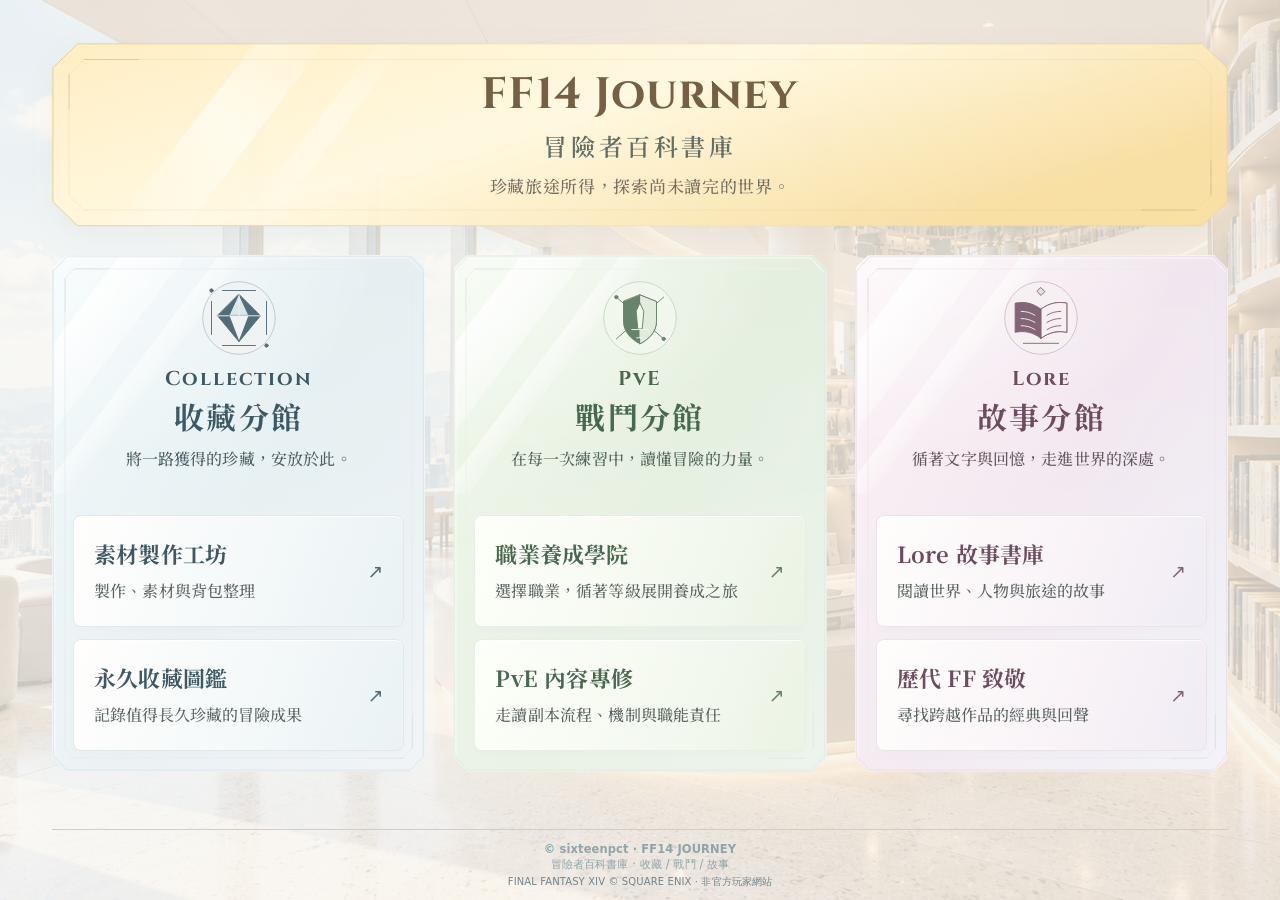
==== commit 801060bb: "Unify Journey homepage supporting descriptions with Noto Serif TC typography" ====
--- a/index.html
+++ b/index.html
@@ -1,9 +1,9 @@
 <!doctype html>
 <html lang="zh-Hant"><head><meta charset="utf-8"><meta name="viewport" content="width=device-width,initial-scale=1">
-<title>FF14 Journey｜冒險者百科書庫</title><link rel="icon" type="image/png" href="assets/favicon-journey-c.png"><meta name="description" content="收藏、戰鬥與故事，三座分館與六個入口，典藏一路累積的 FF14 冒險。">
+<title>FF14 Journey｜冒險者百科書庫</title><link rel="icon" type="image/svg+xml" href="assets/favicon-journey-light.svg"><meta name="description" content="收藏、戰鬥與故事，三座分館與六個入口，典藏一路累積的 FF14 冒險。">
 <link rel="preconnect" href="https://fonts.googleapis.com">
 <link rel="preconnect" href="https://fonts.gstatic.com" crossorigin>
-<link rel="stylesheet" href="https://fonts.googleapis.com/css2?family=Cinzel:wght@600;700&amp;family=Noto+Serif+TC:wght@600;700&amp;display=swap">
+<link rel="stylesheet" href="https://fonts.googleapis.com/css2?family=Cinzel:wght@600;700&amp;family=Noto+Serif+TC:wght@400;500;600;700&amp;display=swap">
 <style>
 :root{color-scheme:light;--ink:#343d3b;--muted:#66706d;--line:#d9d7cd;--paper:#f0ede4;--sans:"Noto Sans TC","Microsoft JhengHei","PingFang TC",system-ui,sans-serif}
 *{box-sizing:border-box}body{margin:0;min-height:100vh;min-height:100svh;display:flex;flex-direction:column;color:var(--ink);background:var(--paper);font-family:var(--sans);font-size:16px;letter-spacing:.01em;-webkit-font-smoothing:antialiased;background-image:radial-gradient(ellipse at 40% 0%,#fffdf6 0%,#fffdf600 70%)}
@@ -94,8 +94,8 @@
 .entry-name{color:var(--label)}
 
 /* Homepage typography v1: engraved Latin titles, literary Traditional Chinese.
-   Selective display fonts only: keep navigation descriptions, chrome and
-   footer in their existing readable sans; preserve all established geometry. */
+   Display headings use literary serif typography. Homepage descriptions also
+   use Noto Serif TC; navigation chrome and footer retain readable sans. */
 :root{
   --journey-display-latin:"Cinzel","Palatino Linotype","Book Antiqua",Georgia,serif;
   --journey-display-tc:"Noto Serif TC","Source Han Serif TC","Songti TC","Microsoft JhengHei",serif;
@@ -129,6 +129,10 @@
 /* Swap homepage Collection / PvE card palettes only; no layout or artwork changes. */
 .collection{--accent:#526d78;--label:#3e5965;--edge:#bccbd0;--tint:#dce7e9;--base:#eff3f3;--header-gradient:linear-gradient(120deg,#eff8fa 0%,#e5eff1 52%,#edf1f5 100%);--panel-gradient:linear-gradient(160deg,#f3f7f7 0%,#eaf0f2 100%);--entry-gradient:linear-gradient(110deg,#fffefd 0%,#f3f8f9 60%,#eaf2f4 100%)}
 .battle{--accent:#66836b;--label:#48694f;--edge:#c7d9c5;--tint:#e1ecdd;--base:#f1f7ed;--header-gradient:linear-gradient(120deg,#eef7e8 0%,#e4efdf 52%,#e7f1e8 100%);--panel-gradient:linear-gradient(160deg,#f3f8ef 0%,#eaf3e5 100%);--entry-gradient:linear-gradient(110deg,#fdfff9 0%,#f4f9ef 60%,#eaf3e4 100%)}
+/* Homepage supporting text: match the literary serif headings without competing with them. */
+.identity .lead{font-family:var(--journey-display-tc);font-weight:500;color:#756e63}
+.branch .intro{font-family:var(--journey-display-tc);font-weight:500;color:color-mix(in srgb,var(--label) 55%,#5e6667)}
+.entry-description{font-family:var(--journey-display-tc);font-weight:500;color:#5b6663}
 </style></head><body>
 <main><div class="identity"><svg class="welcome-portal" viewBox="0 0 1240 200" preserveAspectRatio="none" aria-hidden="true"><defs>
 <linearGradient id="welcome-glass" x1="0" y1="0" x2="1" y2=".5"><stop stop-color="#ffedc1" stop-opacity=".97"/><stop offset=".5" stop-color="#fff8e1" stop-opacity=".97"/><stop offset="1" stop-color="#f8dfa3" stop-opacity=".97"/></linearGradient>
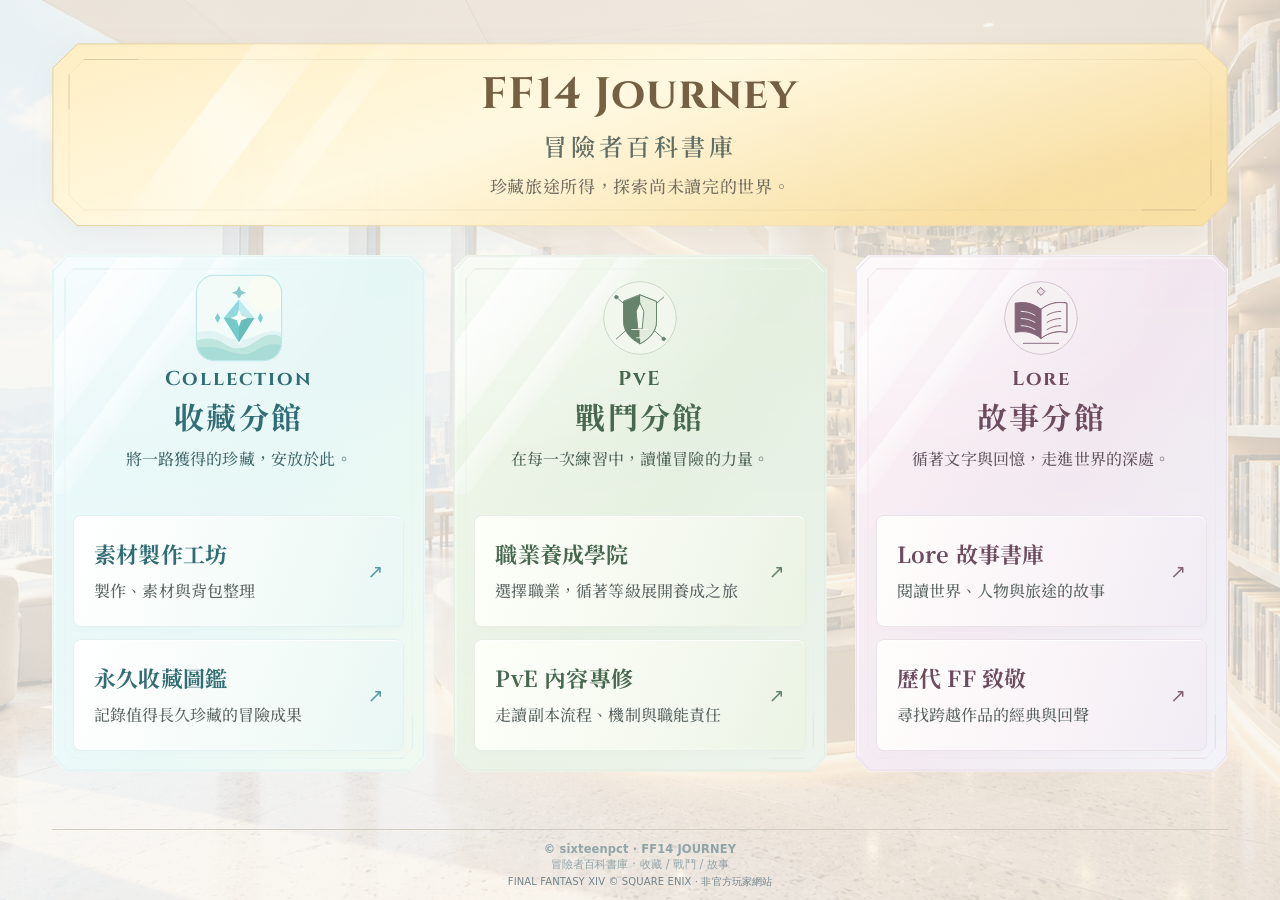
==== commit 420acad9: "Align Collection homepage badge and workbench favicon with approved aqua crystal mark" ====
--- a/index.html
+++ b/index.html
@@ -9,7 +9,7 @@
 *{box-sizing:border-box}body{margin:0;min-height:100vh;min-height:100svh;display:flex;flex-direction:column;color:var(--ink);background:var(--paper);font-family:var(--sans);font-size:16px;letter-spacing:.01em;-webkit-font-smoothing:antialiased;background-image:radial-gradient(ellipse at 40% 0%,#fffdf6 0%,#fffdf600 70%)}
 main{width:100%;max-width:1344px;margin:0 auto;padding:54px 52px 48px;flex:1 0 auto}.identity{text-align:center;margin-bottom:38px}.wordmark{font-family:var(--sans);font-size:clamp(36px,3.8vw,50px);letter-spacing:.015em;margin:0 0 10px;font-weight:650;line-height:1.25}.identity h1{font-size:22px;font-weight:500;letter-spacing:.18em;margin:0}.identity .lead{font-size:15px;letter-spacing:.04em;color:var(--muted);margin:20px 0 0;line-height:1.8}
 .catalogue{display:grid;grid-template-columns:repeat(3,minmax(0,1fr));gap:28px}.branch{min-width:0;--accent:#8c7440;--edge:#d6c8a7;--tint:#ebe2cd;--base:#f7f2e8;border:1px solid var(--edge);border-radius:12px;background:var(--base);overflow:hidden;box-shadow:0 10px 30px #3f38290a}.battle{--accent:#526d78;--edge:#bccbd0;--tint:#dce7e9;--base:#eff3f3}.lore{--accent:#846577;--edge:#d3c0cb;--tint:#e8dde3;--base:#f6f0f3}.branch-heading{padding:24px 20px 27px;text-align:center;background:var(--tint);border-bottom:1px solid var(--edge)}
-.geometry{width:110px;height:110px;margin:0 auto 12px;pointer-events:none}.geometry svg{display:block;width:100%;height:100%;fill:none;stroke:var(--accent);stroke-width:1.7;stroke-linecap:round;stroke-linejoin:round}.geometry .disc{fill:var(--base);stroke:var(--edge)}.geometry .solid{fill:var(--accent);stroke:var(--accent)}.geometry .surface{fill:var(--base)}.geometry .facet{fill:var(--tint)}.geometry .light-line{stroke:var(--base)}.english{font-family:var(--sans);font-size:13px;font-weight:650;color:var(--accent);letter-spacing:.15em;margin:0 0 9px}.branch h2{font-size:30px;letter-spacing:.08em;font-weight:650;margin:0 0 13px;line-height:1.35}.intro{font-size:14px;line-height:1.8;margin:0;color:#596360}
+.geometry{width:110px;height:110px;margin:0 auto 12px;pointer-events:none}.collection .geometry img{display:block;width:100%;height:100%;object-fit:contain}.geometry svg{display:block;width:100%;height:100%;fill:none;stroke:var(--accent);stroke-width:1.7;stroke-linecap:round;stroke-linejoin:round}.geometry .disc{fill:var(--base);stroke:var(--edge)}.geometry .solid{fill:var(--accent);stroke:var(--accent)}.geometry .surface{fill:var(--base)}.geometry .facet{fill:var(--tint)}.geometry .light-line{stroke:var(--base)}.english{font-family:var(--sans);font-size:13px;font-weight:650;color:var(--accent);letter-spacing:.15em;margin:0 0 9px}.branch h2{font-size:30px;letter-spacing:.08em;font-weight:650;margin:0 0 13px;line-height:1.35}.intro{font-size:14px;line-height:1.8;margin:0;color:#596360}
 .entrances{display:grid;gap:15px;padding:23px}.entrance{font:inherit;text-decoration:none;color:var(--ink);width:100%;text-align:left;display:flex;align-items:center;justify-content:space-between;gap:12px;padding:23px 20px;min-height:128px;border:1px solid var(--edge);border-radius:8px;background:#fffdf9;cursor:pointer;transition:background .18s,border-color .18s,box-shadow .18s,transform .18s;box-shadow:0 3px 8px #383d3204}.entrance:hover{background:#fff;border-color:var(--accent);box-shadow:0 5px 16px #383d3210;transform:translateY(-2px)}.entry-copy{display:grid;gap:9px}.entry-name{font-size:22px;font-weight:650;letter-spacing:.015em;line-height:1.4}.entry-description{font-size:14px;line-height:1.65;color:var(--muted)}.arrow{color:var(--accent);font-size:19px;flex-shrink:0}.entrance:focus-visible,button:focus-visible,a:focus-visible{outline:2px solid #526d78;outline-offset:4px}
 footer{width:calc(100% - 104px);max-width:1240px;margin:0 auto;padding:23px 16px 27px;border-top:1px solid #d1cec1;text-align:center;color:#727872;font-family:var(--sans);font-size:13px;line-height:1.8;flex-shrink:0}.footer-credit{display:block;font-weight:650}.footer-brand{display:block}.footer-rights{display:block;font-size:11px;color:#7b817b;margin-top:5px}
 dialog{border:1px solid var(--line);border-radius:10px;padding:34px;width:min(440px,calc(100% - 40px));background:#f8f5ee;color:var(--ink);font-family:var(--sans);box-shadow:0 20px 80px #303b3826}dialog::backdrop{background:#25353145;backdrop-filter:blur(4px)}.dialog-path{font-size:13px;line-height:1.7;color:var(--muted)}dialog h2{font-size:23px;font-weight:650;margin:20px 0}dialog p{font-size:16px;line-height:1.9}.close{font:inherit;background:#fffdf9;border:1px solid #b7bcb4;border-radius:5px;padding:11px 22px;color:var(--ink);cursor:pointer;margin-top:14px;min-height:44px}
@@ -127,7 +127,7 @@
 }
 
 /* Swap homepage Collection / PvE card palettes only; no layout or artwork changes. */
-.collection{--accent:#526d78;--label:#3e5965;--edge:#bccbd0;--tint:#dce7e9;--base:#eff3f3;--header-gradient:linear-gradient(120deg,#eff8fa 0%,#e5eff1 52%,#edf1f5 100%);--panel-gradient:linear-gradient(160deg,#f3f7f7 0%,#eaf0f2 100%);--entry-gradient:linear-gradient(110deg,#fffefd 0%,#f3f8f9 60%,#eaf2f4 100%)}
+.collection{--accent:#579ca3;--label:#316d74;--edge:#bfe2e2;--tint:#e4f5f2;--base:#f2faf7;--header-gradient:linear-gradient(120deg,#eaf8fb 0%,#e5f7f5 52%,#ecf8ed 100%);--panel-gradient:linear-gradient(160deg,#f5fcfa 0%,#eaf7f3 100%);--entry-gradient:linear-gradient(110deg,#ffffff 0%,#f3fbf8 60%,#e9f7f4 100%)}
 .battle{--accent:#66836b;--label:#48694f;--edge:#c7d9c5;--tint:#e1ecdd;--base:#f1f7ed;--header-gradient:linear-gradient(120deg,#eef7e8 0%,#e4efdf 52%,#e7f1e8 100%);--panel-gradient:linear-gradient(160deg,#f3f8ef 0%,#eaf3e5 100%);--entry-gradient:linear-gradient(110deg,#fdfff9 0%,#f4f9ef 60%,#eaf3e4 100%)}
 /* Homepage supporting text: match the literary serif headings without competing with them. */
 .identity .lead{font-family:var(--journey-display-tc);font-weight:500;color:#756e63}
@@ -151,7 +151,7 @@
 <path d="M86 181 H1154" stroke="url(#welcome-rule)" stroke-width=".8"/>
 <path d="M34 18 H91 M18 34 V72 M1149 182 H1206 M1222 128 V166" stroke="#af9870" stroke-opacity=".38" stroke-width="1"/>
 </g></svg><p class="wordmark">FF14 Journey</p><h1>冒險者百科書庫</h1><p class="lead">珍藏旅途所得，探索尚未讀完的世界。</p></div>
-<div class="catalogue" aria-label="三大分館與六個館藏入口"><section class="branch collection" aria-labelledby="collection-title"><svg class="branch-plaque-frame" viewBox="0 0 400 520" preserveAspectRatio="none" aria-hidden="true"><path class="outer-rim" d="M15 1 H385 L399 15 V505 L385 519 H15 L1 505 V15 Z"/><path class="light-rim" d="M15 2 H384 L398 16 M2 16 V504"/><path class="inner-rim" d="M23 13 H377 L387 23 V497 L377 507 H23 L13 497 V23 Z"/><path class="corner-rule" d="M23 13 H60 M13 23 V57 M340 507 H377 M387 463 V497"/></svg><div class="branch-heading"><div class="geometry"><svg viewBox="0 0 160 160" aria-hidden="true"><circle class="disc" cx="80" cy="80" r="66"/><path d="M30 50v60m100-60v60M50 30h60m-60 100h60"/><path class="solid" d="m80 37 39 39-39 47-39-47z"/><path class="facet" d="m80 37 18 39H62z"/><path class="surface" d="m62 76 18 47 18-47z"/><path class="light-line" d="M41 76h78M80 37v39"/><circle class="solid" cx="30" cy="30" r="3"/><circle class="solid" cx="130" cy="130" r="3"/></svg></div><p class="english">Collection</p><h2 id="collection-title">收藏分館</h2><p class="intro">將一路獲得的珍藏，安放於此。</p></div>
+<div class="catalogue" aria-label="三大分館與六個館藏入口"><section class="branch collection" aria-labelledby="collection-title"><svg class="branch-plaque-frame" viewBox="0 0 400 520" preserveAspectRatio="none" aria-hidden="true"><path class="outer-rim" d="M15 1 H385 L399 15 V505 L385 519 H15 L1 505 V15 Z"/><path class="light-rim" d="M15 2 H384 L398 16 M2 16 V504"/><path class="inner-rim" d="M23 13 H377 L387 23 V497 L377 507 H23 L13 497 V23 Z"/><path class="corner-rule" d="M23 13 H60 M13 23 V57 M340 507 H377 M387 463 V497"/></svg><div class="branch-heading"><div class="geometry"><img src="assets/favicon-collection.svg" alt="" aria-hidden="true" width="110" height="110"></div><p class="english">Collection</p><h2 id="collection-title">收藏分館</h2><p class="intro">將一路獲得的珍藏，安放於此。</p></div>
       <div class="entrances"><a class="entrance" href="https://sixteenpct.github.io/ffxiv_journey/collection/workbench/" target="_blank" rel="noopener noreferrer"><span class="entry-copy"><span class="entry-name">素材製作工坊</span><span class="entry-description">製作、素材與背包整理</span></span><span class="arrow" aria-hidden="true">↗</span></a><button class="entrance" type="button" data-title="永久收藏圖鑑" data-branch="收藏分館"><span class="entry-copy"><span class="entry-name">永久收藏圖鑑</span><span class="entry-description">記錄值得長久珍藏的冒險成果</span></span><span class="arrow" aria-hidden="true">↗</span></button></div>
     </section><section class="branch battle" aria-labelledby="battle-title"><svg class="branch-plaque-frame" viewBox="0 0 400 520" preserveAspectRatio="none" aria-hidden="true"><path class="outer-rim" d="M15 1 H385 L399 15 V505 L385 519 H15 L1 505 V15 Z"/><path class="light-rim" d="M15 2 H384 L398 16 M2 16 V504"/><path class="inner-rim" d="M23 13 H377 L387 23 V497 L377 507 H23 L13 497 V23 Z"/><path class="corner-rule" d="M23 13 H60 M13 23 V57 M340 507 H377 M387 463 V497"/></svg><div class="branch-heading"><div class="geometry"><svg viewBox="0 0 160 160" aria-hidden="true"><circle class="disc" cx="80" cy="80" r="66"/><path d="m37 42 86 76m-86 0 86-76"/><path class="solid" d="m80 38 30 12v36c0 20-15 33-30 41-15-8-30-21-30-41V50z"/><path class="facet" d="m80 38 30 12v36c0 20-15 33-30 41z"/><path class="surface" d="m80 53 7 15-3 32h-8l-3-32z"/><path class="light-line" d="M65 101h30m-15 0v15m-6 0h12"/><circle class="solid" cx="37" cy="42" r="3"/><circle class="solid" cx="123" cy="118" r="3"/></svg></div><p class="english">PvE</p><h2 id="battle-title">戰鬥分館</h2><p class="intro">在每一次練習中，讀懂冒險的力量。</p></div>
       <div class="entrances"><a class="entrance" href="pve/courses/" target="_blank" rel="noopener noreferrer"><span class="entry-copy"><span class="entry-name">職業養成學院</span><span class="entry-description">選擇職業，循著等級展開養成之旅</span></span><span class="arrow" aria-hidden="true">↗</span></a><a class="entrance" href="pve/content/" target="_blank" rel="noopener noreferrer"><span class="entry-copy"><span class="entry-name">PvE 內容專修</span><span class="entry-description">走讀副本流程、機制與職能責任</span></span><span class="arrow" aria-hidden="true">↗</span></a></div>
